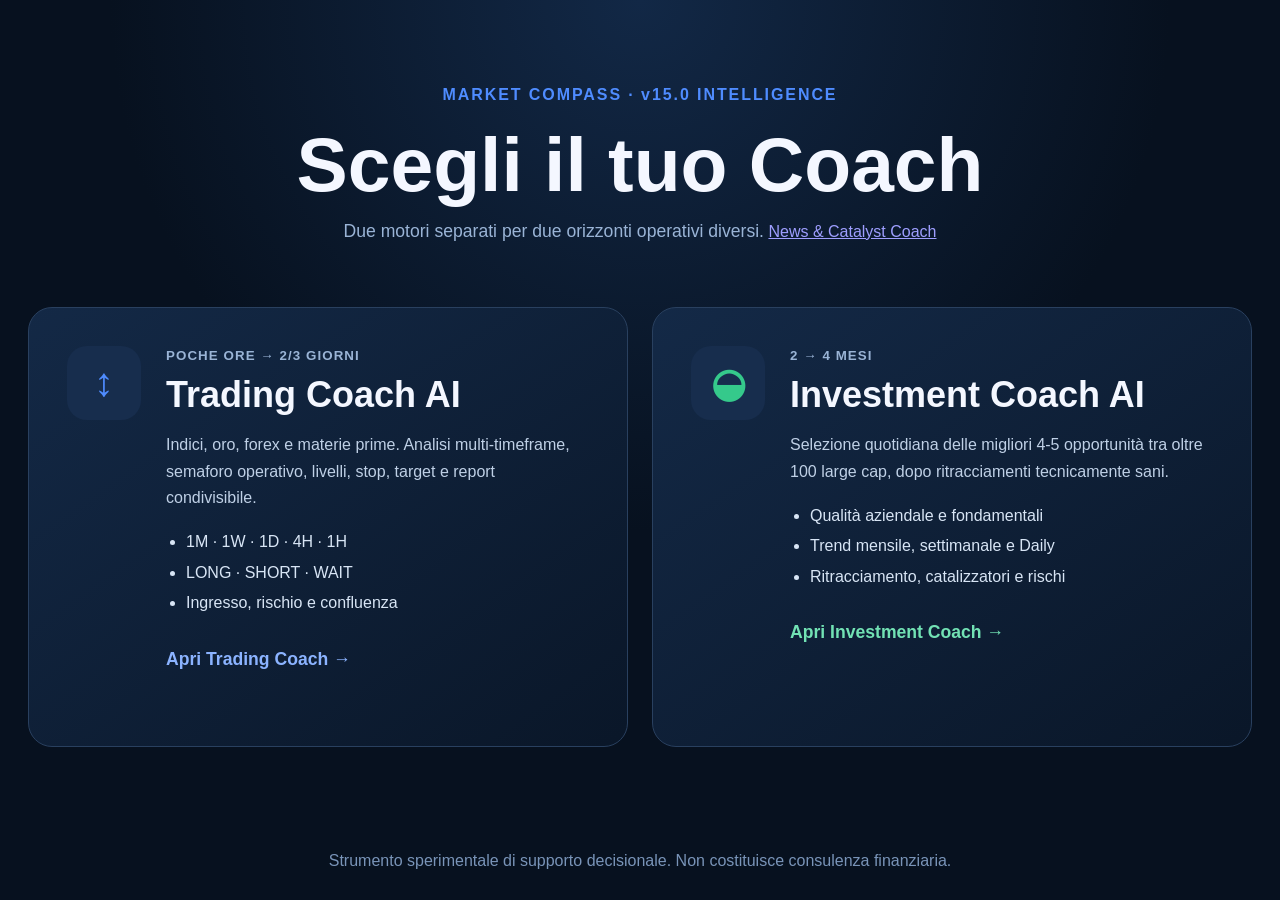
==== index.html @ 1428ebd6 "Versione 15.0.0 - Intelligence Coach e aggiornamento automatico" ====
<!doctype html>
<html lang="it">
<head>
  <meta charset="utf-8">
  <meta name="viewport" content="width=device-width,initial-scale=1">
  <meta name="description" content="Market Compass: Trading Coach AI e Investment Coach AI">
  <title>Market Compass</title>
  <link rel="stylesheet" href="shared/landing.css?v=601">
</head>
<body>
  <main class="landing">
    <header class="brand">
      <p>MARKET COMPASS · v15.0 INTELLIGENCE</p>
      <h1>Scegli il tuo Coach</h1>
      <span>Due motori separati per due orizzonti operativi diversi.</span>
    <a href="intelligence/">News & Catalyst Coach</a></header>

    <section class="coach-grid">
      <a class="coach-card trading-card" href="trading/">
        <div class="coach-icon" aria-hidden="true">↕</div>
        <div>
          <small>POCHE ORE → 2/3 GIORNI</small>
          <h2>Trading Coach AI</h2>
          <p>Indici, oro, forex e materie prime. Analisi multi-timeframe, semaforo operativo, livelli, stop, target e report condivisibile.</p>
          <ul>
            <li>1M · 1W · 1D · 4H · 1H</li>
            <li>LONG · SHORT · WAIT</li>
            <li>Ingresso, rischio e confluenza</li>
          </ul>
          <strong class="enter">Apri Trading Coach →</strong>
        </div>
      </a>

      <a class="coach-card investment-card" href="investing/">
        <div class="coach-icon" aria-hidden="true">◒</div>
        <div>
          <small>2 → 4 MESI</small>
          <h2>Investment Coach AI</h2>
          <p>Selezione quotidiana delle migliori 4-5 opportunità tra oltre 100 large cap, dopo ritracciamenti tecnicamente sani.</p>
          <ul>
            <li>Qualità aziendale e fondamentali</li>
            <li>Trend mensile, settimanale e Daily</li>
            <li>Ritracciamento, catalizzatori e rischi</li>
          </ul>
          <strong class="enter">Apri Investment Coach →</strong>
        </div>
      </a>
    </section>

    <footer>
      Strumento sperimentale di supporto decisionale. Non costituisce consulenza finanziaria.
    </footer>
  </main>
</body>
</html>
---- shared/landing.css ----
:root{color-scheme:dark;--bg:#07111f;--panel:#102039;--line:#29405f;--text:#f4f7ff;--muted:#9ab4d6;--blue:#4f8cff;--green:#35c98b;--gold:#efb34e}
*{box-sizing:border-box}body{margin:0;background:radial-gradient(circle at 50% 0,#122846 0,#07111f 48%);color:var(--text);font-family:Inter,Arial,sans-serif}
.landing{min-height:100vh;display:flex;flex-direction:column;max-width:1320px;margin:auto;padding:70px 28px 30px}
.brand{text-align:center}.brand p{color:var(--blue);font-weight:900;letter-spacing:.12em}.brand h1{font-size:clamp(2.5rem,6vw,5rem);margin:.15em 0}.brand span{color:var(--muted);font-size:1.1rem}
.coach-grid{display:grid;grid-template-columns:1fr 1fr;gap:24px;margin:65px 0}
.coach-card{display:grid;grid-template-columns:auto 1fr;gap:25px;min-height:440px;padding:38px;border:1px solid var(--line);border-radius:24px;background:linear-gradient(145deg,rgba(20,42,72,.95),rgba(10,23,41,.95));color:inherit;text-decoration:none;transition:.2s transform,.2s border-color,.2s box-shadow}
.coach-card:hover{transform:translateY(-5px);box-shadow:0 22px 55px rgba(0,0,0,.28)}.trading-card:hover{border-color:var(--blue)}.investment-card:hover{border-color:var(--green)}
.coach-icon{display:grid;place-items:center;width:74px;height:74px;border-radius:20px;background:#172d4d;font-size:2.5rem;font-weight:900}.trading-card .coach-icon{color:var(--blue)}.investment-card .coach-icon{color:var(--green)}
.coach-card small{color:var(--muted);font-weight:800;letter-spacing:.08em}.coach-card h2{font-size:2.25rem;margin:.3em 0}.coach-card p{color:#bfd0e6;line-height:1.65}.coach-card ul{padding-left:20px;color:#d8e5f5;line-height:1.9}.enter{display:block;margin-top:30px;font-size:1.1rem}.trading-card .enter{color:#8bb3ff}.investment-card .enter{color:#72e2b4}
footer{margin-top:auto;text-align:center;color:#7994b8}
@media(max-width:850px){.coach-grid{grid-template-columns:1fr}.coach-card{grid-template-columns:1fr;min-height:auto}.landing{padding-top:35px}}
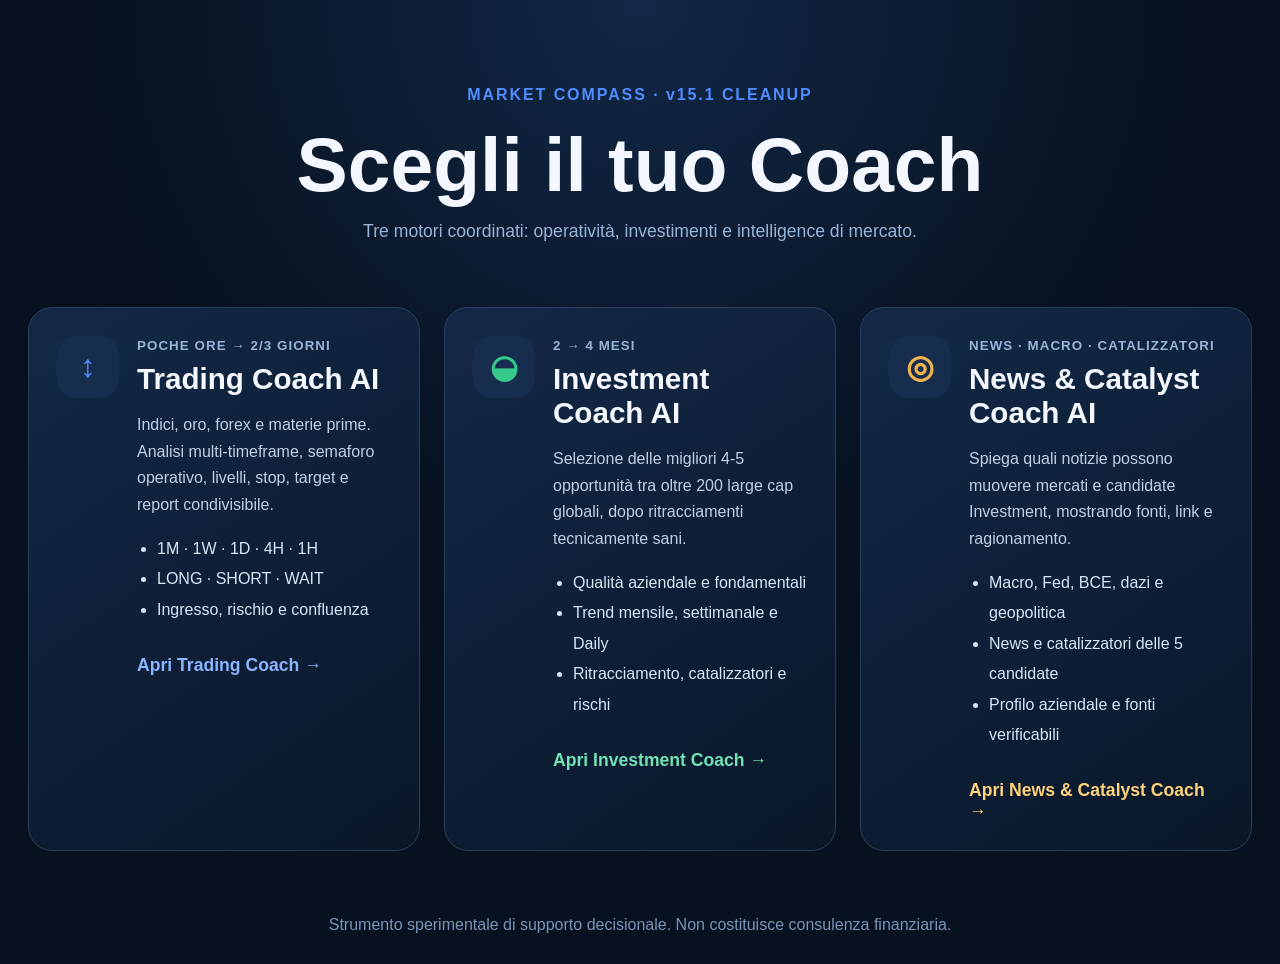
==== commit 21de04e2: "Versione 15.1 - Cleanup navigazione e classifica Trading" ====
--- a/index.html
+++ b/index.html
@@ -10,10 +10,9 @@
 <body>
   <main class="landing">
     <header class="brand">
-      <p>MARKET COMPASS · v15.0 INTELLIGENCE</p>
+      <p>MARKET COMPASS · v15.1 CLEANUP</p>
       <h1>Scegli il tuo Coach</h1>
-      <span>Due motori separati per due orizzonti operativi diversi.</span>
-    <a href="intelligence/">News & Catalyst Coach</a></header>
+      <span>Tre motori coordinati: operatività, investimenti e intelligence di mercato.</span></header>
 
     <section class="coach-grid">
       <a class="coach-card trading-card" href="trading/">
@@ -36,13 +35,28 @@
         <div>
           <small>2 → 4 MESI</small>
           <h2>Investment Coach AI</h2>
-          <p>Selezione quotidiana delle migliori 4-5 opportunità tra oltre 100 large cap, dopo ritracciamenti tecnicamente sani.</p>
+          <p>Selezione delle migliori 4-5 opportunità tra oltre 200 large cap globali, dopo ritracciamenti tecnicamente sani.</p>
           <ul>
             <li>Qualità aziendale e fondamentali</li>
             <li>Trend mensile, settimanale e Daily</li>
             <li>Ritracciamento, catalizzatori e rischi</li>
           </ul>
           <strong class="enter">Apri Investment Coach →</strong>
+        </div>
+      </a>
+
+      <a class="coach-card intelligence-card" href="intelligence/">
+        <div class="coach-icon" aria-hidden="true">◎</div>
+        <div>
+          <small>NEWS · MACRO · CATALIZZATORI</small>
+          <h2>News & Catalyst Coach AI</h2>
+          <p>Spiega quali notizie possono muovere mercati e candidate Investment, mostrando fonti, link e ragionamento.</p>
+          <ul>
+            <li>Macro, Fed, BCE, dazi e geopolitica</li>
+            <li>News e catalizzatori delle 5 candidate</li>
+            <li>Profilo aziendale e fonti verificabili</li>
+          </ul>
+          <strong class="enter">Apri News & Catalyst Coach →</strong>
         </div>
       </a>
     </section>
--- a/shared/landing.css
+++ b/shared/landing.css
@@ -3,10 +3,20 @@
 *{box-sizing:border-box}body{margin:0;background:radial-gradient(circle at 50% 0,#122846 0,#07111f 48%);color:var(--text);font-family:Inter,Arial,sans-serif}
 .landing{min-height:100vh;display:flex;flex-direction:column;max-width:1320px;margin:auto;padding:70px 28px 30px}
 .brand{text-align:center}.brand p{color:var(--blue);font-weight:900;letter-spacing:.12em}.brand h1{font-size:clamp(2.5rem,6vw,5rem);margin:.15em 0}.brand span{color:var(--muted);font-size:1.1rem}
-.coach-grid{display:grid;grid-template-columns:1fr 1fr;gap:24px;margin:65px 0}
+.coach-grid{display:grid;grid-template-columns:repeat(3,1fr);gap:24px;margin:65px 0}
 .coach-card{display:grid;grid-template-columns:auto 1fr;gap:25px;min-height:440px;padding:38px;border:1px solid var(--line);border-radius:24px;background:linear-gradient(145deg,rgba(20,42,72,.95),rgba(10,23,41,.95));color:inherit;text-decoration:none;transition:.2s transform,.2s border-color,.2s box-shadow}
-.coach-card:hover{transform:translateY(-5px);box-shadow:0 22px 55px rgba(0,0,0,.28)}.trading-card:hover{border-color:var(--blue)}.investment-card:hover{border-color:var(--green)}
-.coach-icon{display:grid;place-items:center;width:74px;height:74px;border-radius:20px;background:#172d4d;font-size:2.5rem;font-weight:900}.trading-card .coach-icon{color:var(--blue)}.investment-card .coach-icon{color:var(--green)}
-.coach-card small{color:var(--muted);font-weight:800;letter-spacing:.08em}.coach-card h2{font-size:2.25rem;margin:.3em 0}.coach-card p{color:#bfd0e6;line-height:1.65}.coach-card ul{padding-left:20px;color:#d8e5f5;line-height:1.9}.enter{display:block;margin-top:30px;font-size:1.1rem}.trading-card .enter{color:#8bb3ff}.investment-card .enter{color:#72e2b4}
+.coach-card:hover{transform:translateY(-5px);box-shadow:0 22px 55px rgba(0,0,0,.28)}.trading-card:hover{border-color:var(--blue)}.investment-card:hover{border-color:var(--green)}.intelligence-card:hover{border-color:var(--gold)}
+.coach-icon{display:grid;place-items:center;width:74px;height:74px;border-radius:20px;background:#172d4d;font-size:2.5rem;font-weight:900}.trading-card .coach-icon{color:var(--blue)}.investment-card .coach-icon{color:var(--green)}.intelligence-card .coach-icon{color:var(--gold)}
+.coach-card small{color:var(--muted);font-weight:800;letter-spacing:.08em}.coach-card h2{font-size:2.25rem;margin:.3em 0}.coach-card p{color:#bfd0e6;line-height:1.65}.coach-card ul{padding-left:20px;color:#d8e5f5;line-height:1.9}.enter{display:block;margin-top:30px;font-size:1.1rem}.trading-card .enter{color:#8bb3ff}.investment-card .enter{color:#72e2b4}.intelligence-card .enter{color:#ffd27a}
 footer{margin-top:auto;text-align:center;color:#7994b8}
 @media(max-width:850px){.coach-grid{grid-template-columns:1fr}.coach-card{grid-template-columns:1fr;min-height:auto}.landing{padding-top:35px}}
+
+@media(min-width:851px) and (max-width:1250px){
+  .coach-grid{grid-template-columns:1fr 1fr}
+  .intelligence-card{grid-column:1 / -1}
+}
+@media(min-width:1251px){
+  .coach-card{padding:28px;gap:18px;min-height:430px}
+  .coach-card h2{font-size:1.85rem}
+  .coach-icon{width:62px;height:62px;font-size:2rem}
+}
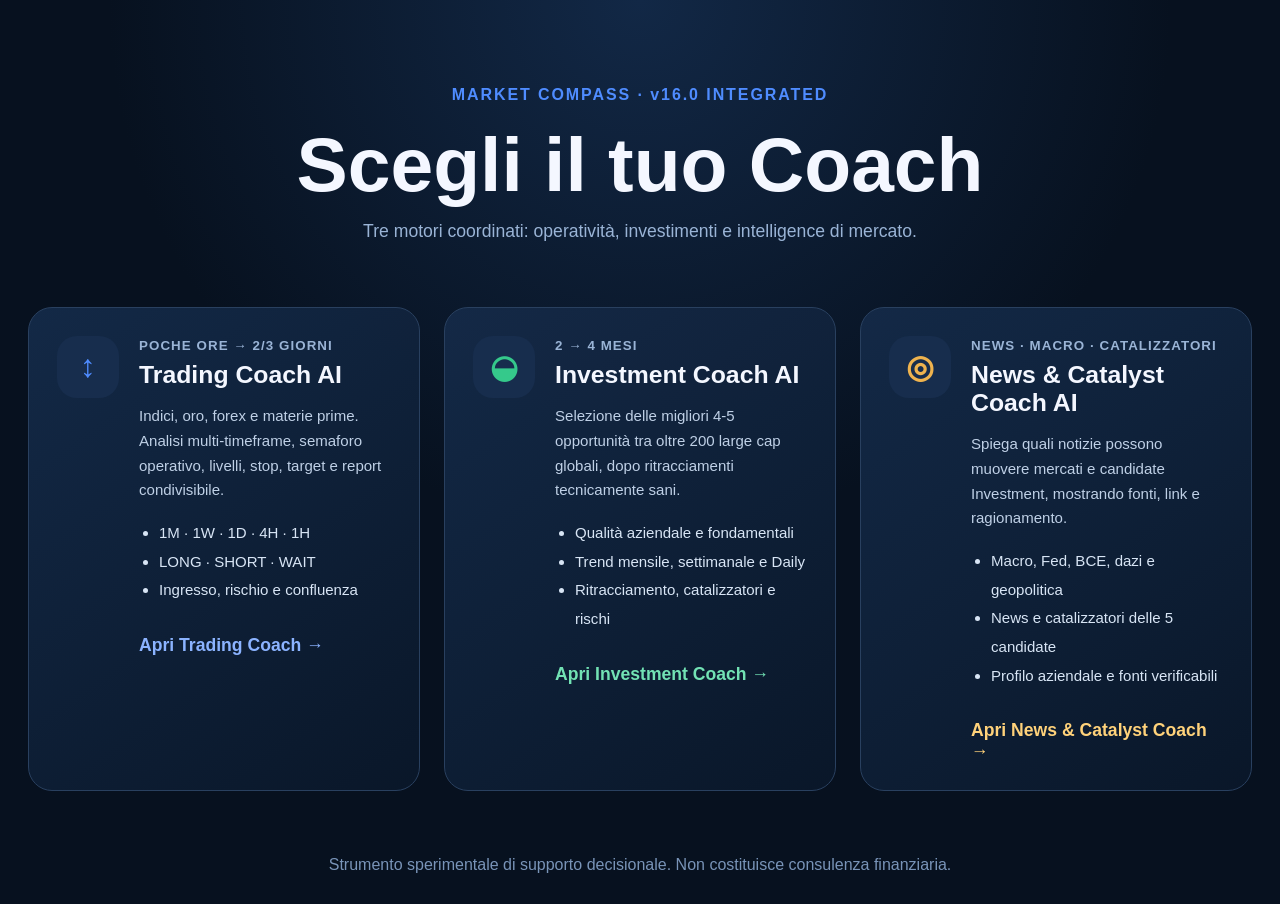
==== commit 78a67032: "Versione 16.0 - Integrated Coach" ====
--- a/index.html
+++ b/index.html
@@ -10,7 +10,7 @@
 <body>
   <main class="landing">
     <header class="brand">
-      <p>MARKET COMPASS · v15.1 CLEANUP</p>
+      <p>MARKET COMPASS · v16.0 INTEGRATED</p>
       <h1>Scegli il tuo Coach</h1>
       <span>Tre motori coordinati: operatività, investimenti e intelligence di mercato.</span></header>
 
--- a/shared/landing.css
+++ b/shared/landing.css
@@ -11,12 +11,29 @@
 footer{margin-top:auto;text-align:center;color:#7994b8}
 @media(max-width:850px){.coach-grid{grid-template-columns:1fr}.coach-card{grid-template-columns:1fr;min-height:auto}.landing{padding-top:35px}}
 
-@media(min-width:851px) and (max-width:1250px){
-  .coach-grid{grid-template-columns:1fr 1fr}
-  .intelligence-card{grid-column:1 / -1}
-}
-@media(min-width:1251px){
-  .coach-card{padding:28px;gap:18px;min-height:430px}
+
   .coach-card h2{font-size:1.85rem}
   .coach-icon{width:62px;height:62px;font-size:2rem}
 }
+
+/* v16 - Home a tre colonne realmente simmetriche */
+.coach-grid{
+  width:min(1560px,94vw);
+  grid-template-columns:repeat(3,minmax(0,1fr));
+  gap:22px;
+  align-items:stretch;
+}
+.coach-card{
+  min-width:0;
+  min-height:470px;
+  padding:28px;
+  grid-template-columns:64px minmax(0,1fr);
+  gap:18px;
+}
+.coach-card h2{font-size:clamp(1.55rem,1.9vw,2rem)}
+.coach-card p,.coach-card li{font-size:.94rem}
+.coach-icon{width:62px;height:62px;font-size:2rem}
+@media(max-width:1100px){
+  .coach-grid{grid-template-columns:1fr}
+  .coach-card{min-height:auto}
+}
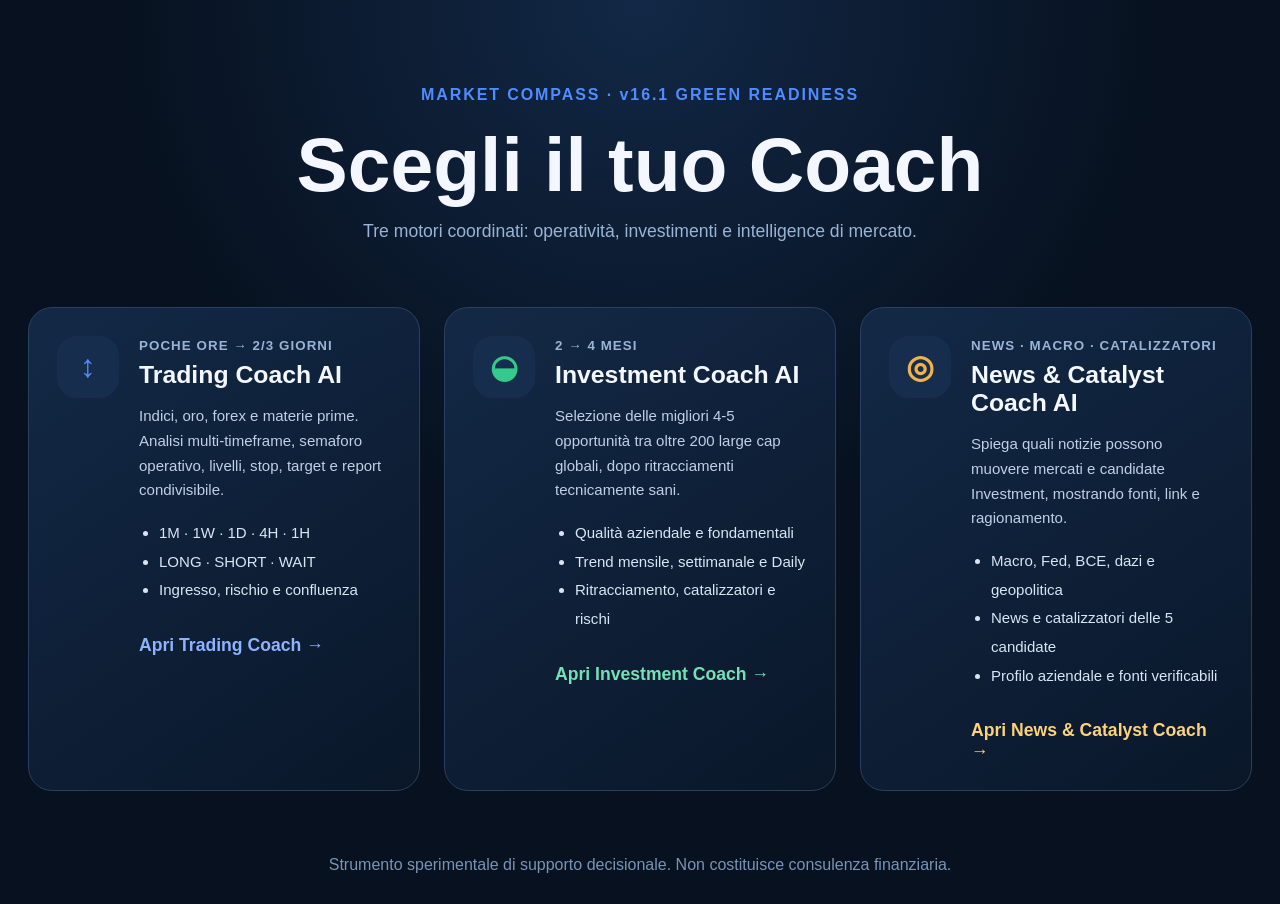
==== commit a9b69899: "market-compass-v16.1.0-green-readiness-completo" ====
--- a/index.html
+++ b/index.html
@@ -10,7 +10,7 @@
 <body>
   <main class="landing">
     <header class="brand">
-      <p>MARKET COMPASS · v16.0 INTEGRATED</p>
+      <p>MARKET COMPASS · v16.1 GREEN READINESS</p>
       <h1>Scegli il tuo Coach</h1>
       <span>Tre motori coordinati: operatività, investimenti e intelligence di mercato.</span></header>
 
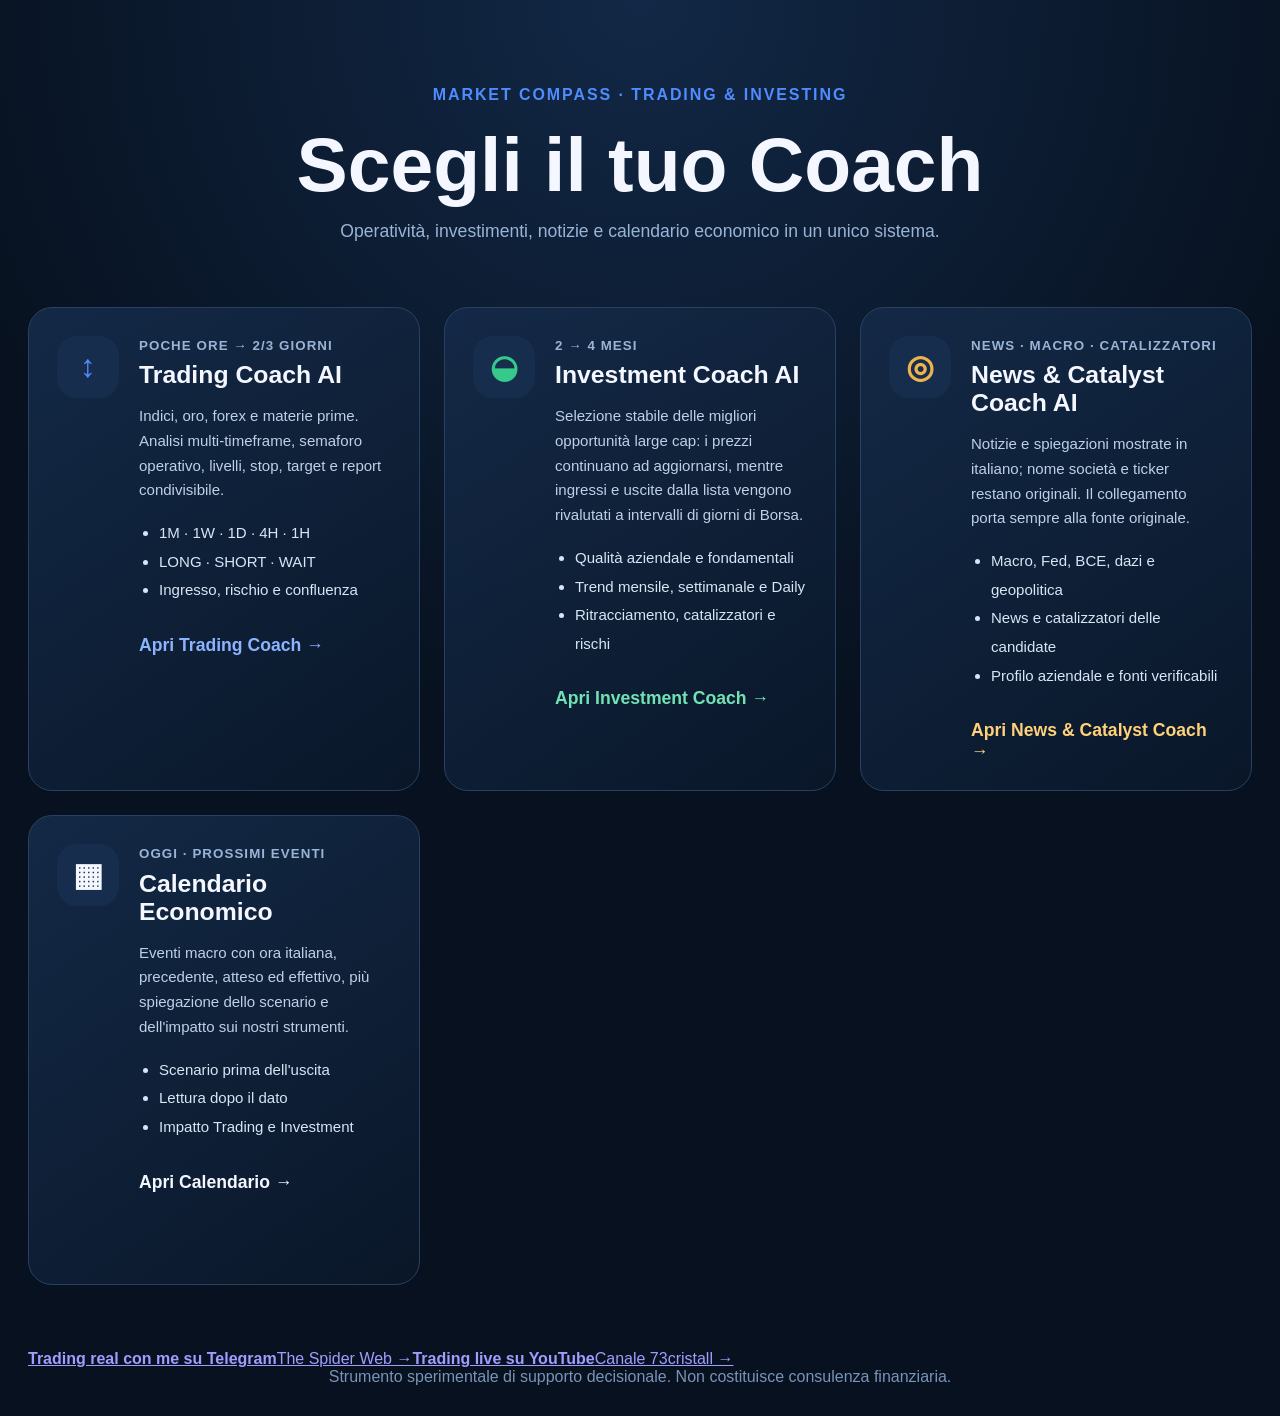
==== commit 41b81865: "Aggiunge calendario economico e collegamenti social" ====
--- a/index.html
+++ b/index.html
@@ -1,69 +1,7 @@
 <!doctype html>
-<html lang="it">
-<head>
-  <meta charset="utf-8">
-  <meta name="viewport" content="width=device-width,initial-scale=1">
-  <meta name="description" content="Market Compass: Trading Coach AI e Investment Coach AI">
-  <title>Market Compass</title>
-  <link rel="stylesheet" href="shared/landing.css?v=601">
-</head>
-<body>
-  <main class="landing">
-    <header class="brand">
-      <p>MARKET COMPASS · v16.1 GREEN READINESS</p>
-      <h1>Scegli il tuo Coach</h1>
-      <span>Tre motori coordinati: operatività, investimenti e intelligence di mercato.</span></header>
-
-    <section class="coach-grid">
-      <a class="coach-card trading-card" href="trading/">
-        <div class="coach-icon" aria-hidden="true">↕</div>
-        <div>
-          <small>POCHE ORE → 2/3 GIORNI</small>
-          <h2>Trading Coach AI</h2>
-          <p>Indici, oro, forex e materie prime. Analisi multi-timeframe, semaforo operativo, livelli, stop, target e report condivisibile.</p>
-          <ul>
-            <li>1M · 1W · 1D · 4H · 1H</li>
-            <li>LONG · SHORT · WAIT</li>
-            <li>Ingresso, rischio e confluenza</li>
-          </ul>
-          <strong class="enter">Apri Trading Coach →</strong>
-        </div>
-      </a>
-
-      <a class="coach-card investment-card" href="investing/">
-        <div class="coach-icon" aria-hidden="true">◒</div>
-        <div>
-          <small>2 → 4 MESI</small>
-          <h2>Investment Coach AI</h2>
-          <p>Selezione delle migliori 4-5 opportunità tra oltre 200 large cap globali, dopo ritracciamenti tecnicamente sani.</p>
-          <ul>
-            <li>Qualità aziendale e fondamentali</li>
-            <li>Trend mensile, settimanale e Daily</li>
-            <li>Ritracciamento, catalizzatori e rischi</li>
-          </ul>
-          <strong class="enter">Apri Investment Coach →</strong>
-        </div>
-      </a>
-
-      <a class="coach-card intelligence-card" href="intelligence/">
-        <div class="coach-icon" aria-hidden="true">◎</div>
-        <div>
-          <small>NEWS · MACRO · CATALIZZATORI</small>
-          <h2>News & Catalyst Coach AI</h2>
-          <p>Spiega quali notizie possono muovere mercati e candidate Investment, mostrando fonti, link e ragionamento.</p>
-          <ul>
-            <li>Macro, Fed, BCE, dazi e geopolitica</li>
-            <li>News e catalizzatori delle 5 candidate</li>
-            <li>Profilo aziendale e fonti verificabili</li>
-          </ul>
-          <strong class="enter">Apri News & Catalyst Coach →</strong>
-        </div>
-      </a>
-    </section>
-
-    <footer>
-      Strumento sperimentale di supporto decisionale. Non costituisce consulenza finanziaria.
-    </footer>
-  </main>
-</body>
-</html>+<html lang="it"><head><meta charset="utf-8"><meta name="viewport" content="width=device-width,initial-scale=1"><meta name="description" content="Market Compass: Trading Coach AI e Investment Coach AI"><title>Market Compass</title><link rel="stylesheet" href="shared/landing.css?v=701"></head><body><main class="landing"><header class="brand"><p>MARKET COMPASS · TRADING & INVESTING</p><h1>Scegli il tuo Coach</h1><span>Operatività, investimenti, notizie e calendario economico in un unico sistema.</span></header><section class="coach-grid">
+<a class="coach-card trading-card" href="trading/"><div class="coach-icon">↕</div><div><small>POCHE ORE → 2/3 GIORNI</small><h2>Trading Coach AI</h2><p>Indici, oro, forex e materie prime. Analisi multi-timeframe, semaforo operativo, livelli, stop, target e report condivisibile.</p><ul><li>1M · 1W · 1D · 4H · 1H</li><li>LONG · SHORT · WAIT</li><li>Ingresso, rischio e confluenza</li></ul><strong class="enter">Apri Trading Coach →</strong></div></a>
+<a class="coach-card investment-card" href="investing/"><div class="coach-icon">◒</div><div><small>2 → 4 MESI</small><h2>Investment Coach AI</h2><p>Selezione stabile delle migliori opportunità large cap: i prezzi continuano ad aggiornarsi, mentre ingressi e uscite dalla lista vengono rivalutati a intervalli di giorni di Borsa.</p><ul><li>Qualità aziendale e fondamentali</li><li>Trend mensile, settimanale e Daily</li><li>Ritracciamento, catalizzatori e rischi</li></ul><strong class="enter">Apri Investment Coach →</strong></div></a>
+<a class="coach-card intelligence-card" href="intelligence/"><div class="coach-icon">◎</div><div><small>NEWS · MACRO · CATALIZZATORI</small><h2>News & Catalyst Coach AI</h2><p>Notizie e spiegazioni mostrate in italiano; nome società e ticker restano originali. Il collegamento porta sempre alla fonte originale.</p><ul><li>Macro, Fed, BCE, dazi e geopolitica</li><li>News e catalizzatori delle candidate</li><li>Profilo aziendale e fonti verificabili</li></ul><strong class="enter">Apri News & Catalyst Coach →</strong></div></a>
+<a class="coach-card calendar-card" href="calendar/"><div class="coach-icon">▦</div><div><small>OGGI · PROSSIMI EVENTI</small><h2>Calendario Economico</h2><p>Eventi macro con ora italiana, precedente, atteso ed effettivo, più spiegazione dello scenario e dell'impatto sui nostri strumenti.</p><ul><li>Scenario prima dell'uscita</li><li>Lettura dopo il dato</li><li>Impatto Trading e Investment</li></ul><strong class="enter">Apri Calendario →</strong></div></a>
+</section><section class="social-links"><a href="https://t.me/The_Spider_Web" target="_blank" rel="noopener"><strong>Trading real con me su Telegram</strong><span>The Spider Web →</span></a><a href="http://www.youtube.com/@73cristall" target="_blank" rel="noopener"><strong>Trading live su YouTube</strong><span>Canale 73cristall →</span></a></section><footer>Strumento sperimentale di supporto decisionale. Non costituisce consulenza finanziaria.</footer></main></body></html>
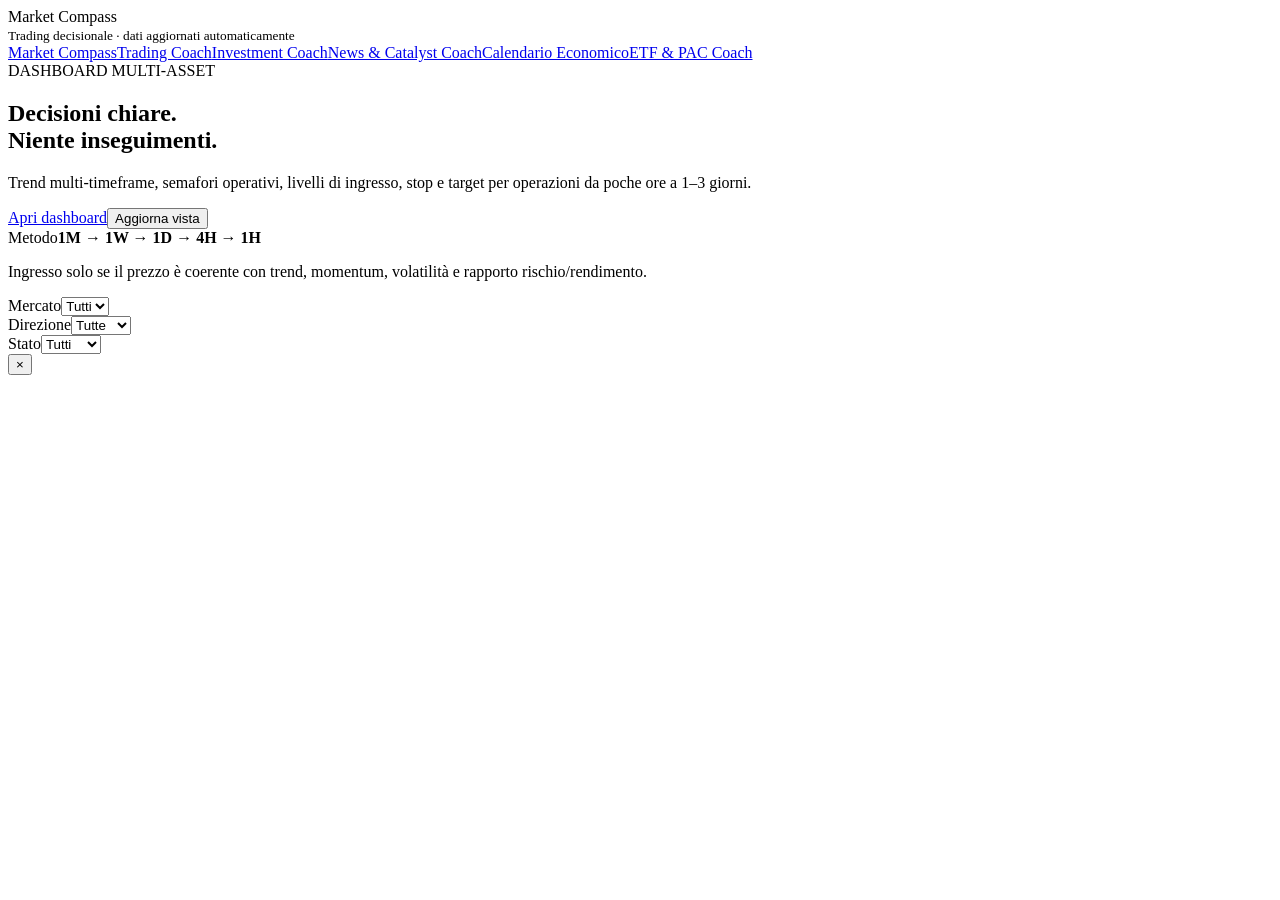
==== commit dee5a80b: "Integra ETF Coach nel sito e negli aggiornamenti" ====
--- a/index.html
+++ b/index.html
@@ -1,7 +1 @@
-<!doctype html>
-<html lang="it"><head><meta charset="utf-8"><meta name="viewport" content="width=device-width,initial-scale=1"><meta name="description" content="Market Compass: Trading Coach AI e Investment Coach AI"><title>Market Compass</title><link rel="stylesheet" href="shared/landing.css?v=701"></head><body><main class="landing"><header class="brand"><p>MARKET COMPASS · TRADING & INVESTING</p><h1>Scegli il tuo Coach</h1><span>Operatività, investimenti, notizie e calendario economico in un unico sistema.</span></header><section class="coach-grid">
-<a class="coach-card trading-card" href="trading/"><div class="coach-icon">↕</div><div><small>POCHE ORE → 2/3 GIORNI</small><h2>Trading Coach AI</h2><p>Indici, oro, forex e materie prime. Analisi multi-timeframe, semaforo operativo, livelli, stop, target e report condivisibile.</p><ul><li>1M · 1W · 1D · 4H · 1H</li><li>LONG · SHORT · WAIT</li><li>Ingresso, rischio e confluenza</li></ul><strong class="enter">Apri Trading Coach →</strong></div></a>
-<a class="coach-card investment-card" href="investing/"><div class="coach-icon">◒</div><div><small>2 → 4 MESI</small><h2>Investment Coach AI</h2><p>Selezione stabile delle migliori opportunità large cap: i prezzi continuano ad aggiornarsi, mentre ingressi e uscite dalla lista vengono rivalutati a intervalli di giorni di Borsa.</p><ul><li>Qualità aziendale e fondamentali</li><li>Trend mensile, settimanale e Daily</li><li>Ritracciamento, catalizzatori e rischi</li></ul><strong class="enter">Apri Investment Coach →</strong></div></a>
-<a class="coach-card intelligence-card" href="intelligence/"><div class="coach-icon">◎</div><div><small>NEWS · MACRO · CATALIZZATORI</small><h2>News & Catalyst Coach AI</h2><p>Notizie e spiegazioni mostrate in italiano; nome società e ticker restano originali. Il collegamento porta sempre alla fonte originale.</p><ul><li>Macro, Fed, BCE, dazi e geopolitica</li><li>News e catalizzatori delle candidate</li><li>Profilo aziendale e fonti verificabili</li></ul><strong class="enter">Apri News & Catalyst Coach →</strong></div></a>
-<a class="coach-card calendar-card" href="calendar/"><div class="coach-icon">▦</div><div><small>OGGI · PROSSIMI EVENTI</small><h2>Calendario Economico</h2><p>Eventi macro con ora italiana, precedente, atteso ed effettivo, più spiegazione dello scenario e dell'impatto sui nostri strumenti.</p><ul><li>Scenario prima dell'uscita</li><li>Lettura dopo il dato</li><li>Impatto Trading e Investment</li></ul><strong class="enter">Apri Calendario →</strong></div></a>
-</section><section class="social-links"><a href="https://t.me/The_Spider_Web" target="_blank" rel="noopener"><strong>Trading real con me su Telegram</strong><span>The Spider Web →</span></a><a href="http://www.youtube.com/@73cristall" target="_blank" rel="noopener"><strong>Trading live su YouTube</strong><span>Canale 73cristall →</span></a></section><footer>Strumento sperimentale di supporto decisionale. Non costituisce consulenza finanziaria.</footer></main></body></html>+<!doctype html><html lang="it"><head><meta charset="UTF-8"><meta name="viewport" content="width=device-width,initial-scale=1"><title>Market Compass</title><link rel="stylesheet" href="styles.css"></head><body><header class="topbar"><div><div class="brand">Market Compass</div><small>Trading decisionale · dati aggiornati automaticamente</small></div><nav><a class="active" href="./">Market Compass</a><a href="trading/">Trading Coach</a><a href="investing/">Investment Coach</a><a href="intelligence/">News & Catalyst Coach</a><a href="calendar/">Calendario Economico</a><a href="etf/">ETF & PAC Coach</a></nav></header><main><section class="hero"><div><span class="eyebrow">DASHBOARD MULTI-ASSET</span><h1>Decisioni chiare.<br>Niente inseguimenti.</h1><p>Trend multi-timeframe, semafori operativi, livelli di ingresso, stop e target per operazioni da poche ore a 1–3 giorni.</p><div class="hero-actions"><a class="btn primary" href="#dashboard">Apri dashboard</a><button class="btn secondary" id="refreshBtn">Aggiorna vista</button></div></div><div class="hero-card"><span>Metodo</span><strong>1M → 1W → 1D → 4H → 1H</strong><p>Ingresso solo se il prezzo è coerente con trend, momentum, volatilità e rapporto rischio/rendimento.</p></div></section><section id="status"></section><section class="filters" id="dashboard"><div><label>Mercato</label><select id="assetFilter"><option value="ALL">Tutti</option></select></div><div><label>Direzione</label><select id="directionFilter"><option value="ALL">Tutte</option><option value="LONG">Long</option><option value="SHORT">Short</option><option value="WAIT">Attesa</option></select></div><div><label>Stato</label><select id="statusFilter"><option value="ALL">Tutti</option><option value="GREEN">Verde</option><option value="YELLOW">Giallo</option><option value="RED">Rosso</option></select></div></section><section id="top3"></section><section class="grid" id="cards"></section></main><div class="modal hidden" id="modal"><div class="modal-backdrop" data-close></div><div class="modal-panel"><button class="modal-close" data-close>×</button><div id="modalContent"></div></div></div><script src="app.js"></script></body></html>
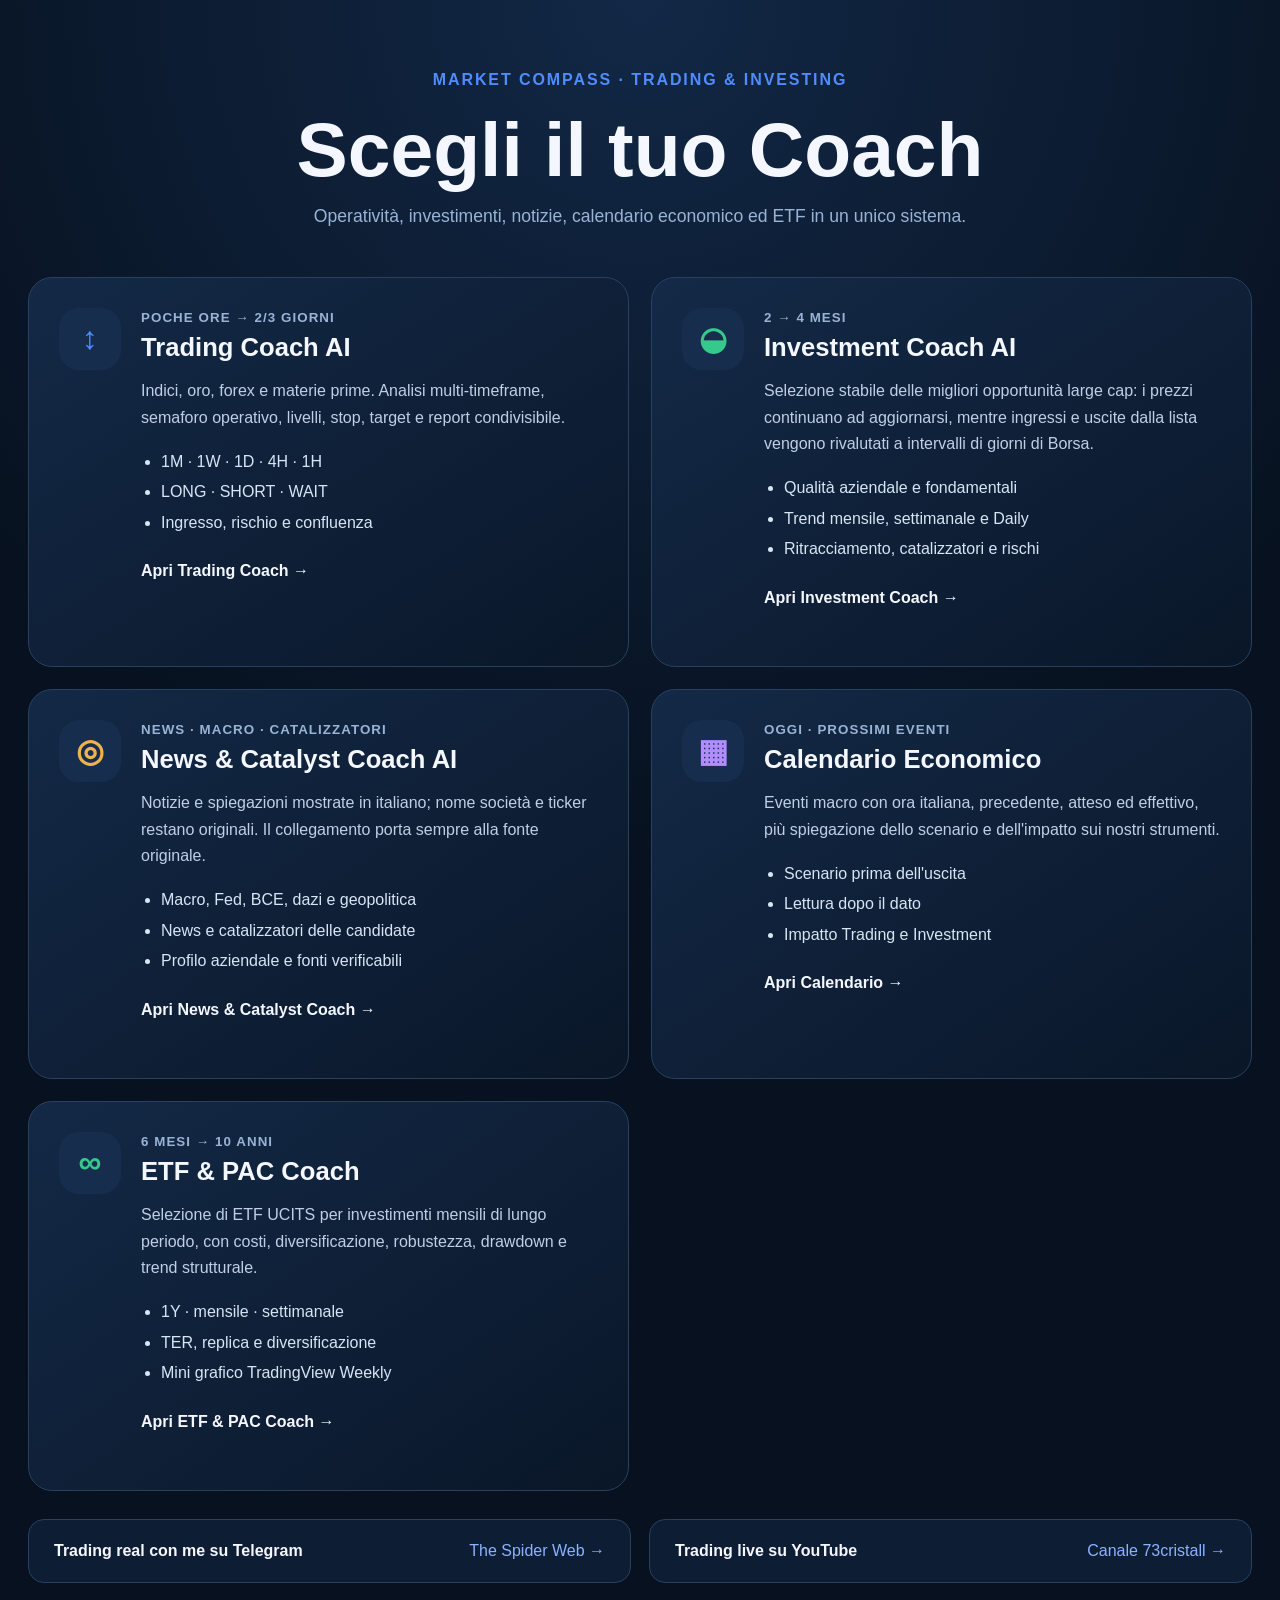
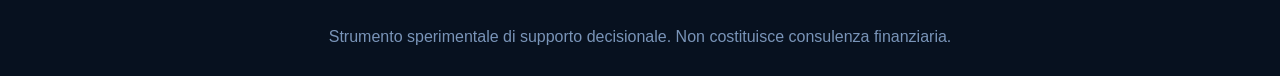
==== commit 106bb530: "Ripristina sito completo e integra ETF PAC Coach" ====
--- a/index.html
+++ b/index.html
@@ -1 +1,8 @@
-<!doctype html><html lang="it"><head><meta charset="UTF-8"><meta name="viewport" content="width=device-width,initial-scale=1"><title>Market Compass</title><link rel="stylesheet" href="styles.css"></head><body><header class="topbar"><div><div class="brand">Market Compass</div><small>Trading decisionale · dati aggiornati automaticamente</small></div><nav><a class="active" href="./">Market Compass</a><a href="trading/">Trading Coach</a><a href="investing/">Investment Coach</a><a href="intelligence/">News & Catalyst Coach</a><a href="calendar/">Calendario Economico</a><a href="etf/">ETF & PAC Coach</a></nav></header><main><section class="hero"><div><span class="eyebrow">DASHBOARD MULTI-ASSET</span><h1>Decisioni chiare.<br>Niente inseguimenti.</h1><p>Trend multi-timeframe, semafori operativi, livelli di ingresso, stop e target per operazioni da poche ore a 1–3 giorni.</p><div class="hero-actions"><a class="btn primary" href="#dashboard">Apri dashboard</a><button class="btn secondary" id="refreshBtn">Aggiorna vista</button></div></div><div class="hero-card"><span>Metodo</span><strong>1M → 1W → 1D → 4H → 1H</strong><p>Ingresso solo se il prezzo è coerente con trend, momentum, volatilità e rapporto rischio/rendimento.</p></div></section><section id="status"></section><section class="filters" id="dashboard"><div><label>Mercato</label><select id="assetFilter"><option value="ALL">Tutti</option></select></div><div><label>Direzione</label><select id="directionFilter"><option value="ALL">Tutte</option><option value="LONG">Long</option><option value="SHORT">Short</option><option value="WAIT">Attesa</option></select></div><div><label>Stato</label><select id="statusFilter"><option value="ALL">Tutti</option><option value="GREEN">Verde</option><option value="YELLOW">Giallo</option><option value="RED">Rosso</option></select></div></section><section id="top3"></section><section class="grid" id="cards"></section></main><div class="modal hidden" id="modal"><div class="modal-backdrop" data-close></div><div class="modal-panel"><button class="modal-close" data-close>×</button><div id="modalContent"></div></div></div><script src="app.js"></script></body></html>+<!doctype html>
+<html lang="it"><head><meta charset="utf-8"><meta name="viewport" content="width=device-width,initial-scale=1"><meta name="description" content="Market Compass: Trading Coach AI e Investment Coach AI"><title>Market Compass</title><link rel="stylesheet" href="shared/landing.css?v=701"></head><body><main class="landing"><header class="brand"><p>MARKET COMPASS · TRADING & INVESTING</p><h1>Scegli il tuo Coach</h1><span>Operatività, investimenti, notizie, calendario economico ed ETF in un unico sistema.</span></header><section class="coach-grid">
+<a class="coach-card trading-card" href="trading/"><div class="coach-icon">↕</div><div><small>POCHE ORE → 2/3 GIORNI</small><h2>Trading Coach AI</h2><p>Indici, oro, forex e materie prime. Analisi multi-timeframe, semaforo operativo, livelli, stop, target e report condivisibile.</p><ul><li>1M · 1W · 1D · 4H · 1H</li><li>LONG · SHORT · WAIT</li><li>Ingresso, rischio e confluenza</li></ul><strong class="enter">Apri Trading Coach →</strong></div></a>
+<a class="coach-card investment-card" href="investing/"><div class="coach-icon">◒</div><div><small>2 → 4 MESI</small><h2>Investment Coach AI</h2><p>Selezione stabile delle migliori opportunità large cap: i prezzi continuano ad aggiornarsi, mentre ingressi e uscite dalla lista vengono rivalutati a intervalli di giorni di Borsa.</p><ul><li>Qualità aziendale e fondamentali</li><li>Trend mensile, settimanale e Daily</li><li>Ritracciamento, catalizzatori e rischi</li></ul><strong class="enter">Apri Investment Coach →</strong></div></a>
+<a class="coach-card intelligence-card" href="intelligence/"><div class="coach-icon">◎</div><div><small>NEWS · MACRO · CATALIZZATORI</small><h2>News & Catalyst Coach AI</h2><p>Notizie e spiegazioni mostrate in italiano; nome società e ticker restano originali. Il collegamento porta sempre alla fonte originale.</p><ul><li>Macro, Fed, BCE, dazi e geopolitica</li><li>News e catalizzatori delle candidate</li><li>Profilo aziendale e fonti verificabili</li></ul><strong class="enter">Apri News & Catalyst Coach →</strong></div></a>
+<a class="coach-card calendar-card" href="calendar/"><div class="coach-icon">▦</div><div><small>OGGI · PROSSIMI EVENTI</small><h2>Calendario Economico</h2><p>Eventi macro con ora italiana, precedente, atteso ed effettivo, più spiegazione dello scenario e dell'impatto sui nostri strumenti.</p><ul><li>Scenario prima dell'uscita</li><li>Lettura dopo il dato</li><li>Impatto Trading e Investment</li></ul><strong class="enter">Apri Calendario →</strong></div></a>
+<a class="coach-card investment-card" href="etf/"><div class="coach-icon">∞</div><div><small>6 MESI → 10 ANNI</small><h2>ETF & PAC Coach</h2><p>Selezione di ETF UCITS per investimenti mensili di lungo periodo, con costi, diversificazione, robustezza, drawdown e trend strutturale.</p><ul><li>1Y · mensile · settimanale</li><li>TER, replica e diversificazione</li><li>Mini grafico TradingView Weekly</li></ul><strong class="enter">Apri ETF & PAC Coach →</strong></div></a>
+</section><section class="social-links"><a href="https://t.me/The_Spider_Web" target="_blank" rel="noopener"><strong>Trading real con me su Telegram</strong><span>The Spider Web →</span></a><a href="http://www.youtube.com/@73cristall" target="_blank" rel="noopener"><strong>Trading live su YouTube</strong><span>Canale 73cristall →</span></a></section><footer>Strumento sperimentale di supporto decisionale. Non costituisce consulenza finanziaria.</footer></main></body></html>
--- a/shared/landing.css
+++ b/shared/landing.css
@@ -0,0 +1 @@
+:root{color-scheme:dark;--bg:#07111f;--panel:#102039;--line:#29405f;--text:#f4f7ff;--muted:#9ab4d6;--blue:#4f8cff;--green:#35c98b;--gold:#efb34e;--violet:#b08cff}*{box-sizing:border-box}body{margin:0;background:radial-gradient(circle at 50% 0,#122846 0,#07111f 48%);color:var(--text);font-family:Inter,Arial,sans-serif}.landing{min-height:100vh;display:flex;flex-direction:column;max-width:1500px;margin:auto;padding:55px 28px 30px}.brand{text-align:center}.brand p{color:var(--blue);font-weight:900;letter-spacing:.12em}.brand h1{font-size:clamp(2.5rem,6vw,5rem);margin:.15em 0}.brand span{color:var(--muted);font-size:1.1rem}.coach-grid{display:grid;grid-template-columns:repeat(2,minmax(0,1fr));gap:22px;margin:50px 0 28px}.coach-card{display:grid;grid-template-columns:64px minmax(0,1fr);gap:18px;min-width:0;min-height:390px;padding:30px;border:1px solid var(--line);border-radius:24px;background:linear-gradient(145deg,rgba(20,42,72,.95),rgba(10,23,41,.95));color:inherit;text-decoration:none;transition:.2s}.coach-card:hover{transform:translateY(-5px);box-shadow:0 22px 55px rgba(0,0,0,.28)}.trading-card:hover{border-color:var(--blue)}.investment-card:hover{border-color:var(--green)}.intelligence-card:hover{border-color:var(--gold)}.calendar-card:hover{border-color:var(--violet)}.coach-icon{display:grid;place-items:center;width:62px;height:62px;border-radius:20px;background:#172d4d;font-size:2rem;font-weight:900}.trading-card .coach-icon{color:var(--blue)}.investment-card .coach-icon{color:var(--green)}.intelligence-card .coach-icon{color:var(--gold)}.calendar-card .coach-icon{color:var(--violet)}.coach-card small{color:var(--muted);font-weight:800;letter-spacing:.08em}.coach-card h2{font-size:clamp(1.55rem,2vw,2rem);margin:.3em 0}.coach-card p{color:#bfd0e6;line-height:1.65}.coach-card ul{padding-left:20px;color:#d8e5f5;line-height:1.9}.enter{display:block;margin-top:24px}.social-links{display:grid;grid-template-columns:1fr 1fr;gap:18px;margin:0 0 45px}.social-links a{display:flex;justify-content:space-between;gap:15px;padding:22px 25px;border:1px solid var(--line);border-radius:16px;background:#0d1d33;color:var(--text);text-decoration:none}.social-links span{color:#8bb3ff}footer{margin-top:auto;text-align:center;color:#7994b8}@media(max-width:900px){.coach-grid,.social-links{grid-template-columns:1fr}.coach-card{grid-template-columns:1fr;min-height:auto}.landing{padding-top:35px}}
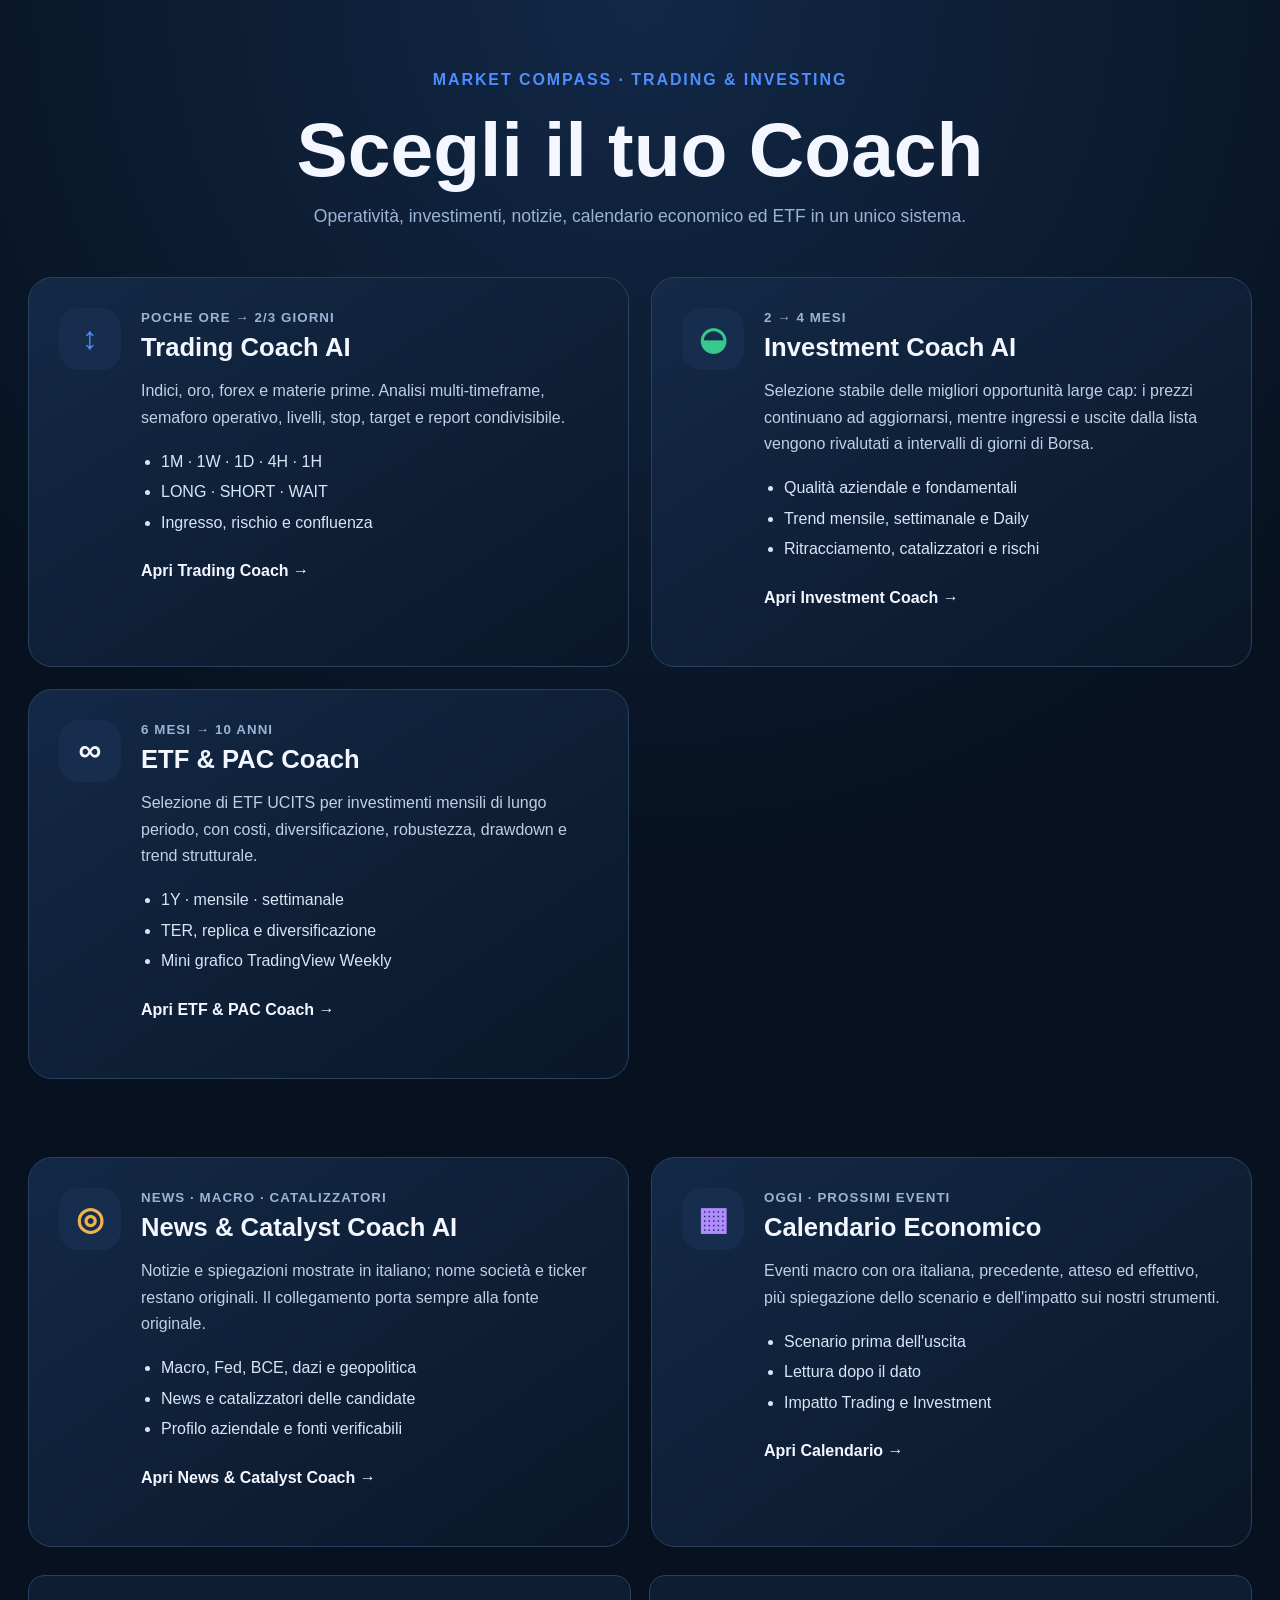
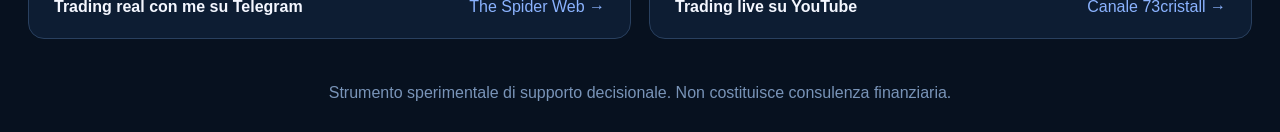
==== commit 277f13db: "Riorganizza home in sezioni investimento, news e calendario" ====
--- a/index.html
+++ b/index.html
@@ -1,8 +1,85 @@
 <!doctype html>
-<html lang="it"><head><meta charset="utf-8"><meta name="viewport" content="width=device-width,initial-scale=1"><meta name="description" content="Market Compass: Trading Coach AI e Investment Coach AI"><title>Market Compass</title><link rel="stylesheet" href="shared/landing.css?v=701"></head><body><main class="landing"><header class="brand"><p>MARKET COMPASS · TRADING & INVESTING</p><h1>Scegli il tuo Coach</h1><span>Operatività, investimenti, notizie, calendario economico ed ETF in un unico sistema.</span></header><section class="coach-grid">
-<a class="coach-card trading-card" href="trading/"><div class="coach-icon">↕</div><div><small>POCHE ORE → 2/3 GIORNI</small><h2>Trading Coach AI</h2><p>Indici, oro, forex e materie prime. Analisi multi-timeframe, semaforo operativo, livelli, stop, target e report condivisibile.</p><ul><li>1M · 1W · 1D · 4H · 1H</li><li>LONG · SHORT · WAIT</li><li>Ingresso, rischio e confluenza</li></ul><strong class="enter">Apri Trading Coach →</strong></div></a>
-<a class="coach-card investment-card" href="investing/"><div class="coach-icon">◒</div><div><small>2 → 4 MESI</small><h2>Investment Coach AI</h2><p>Selezione stabile delle migliori opportunità large cap: i prezzi continuano ad aggiornarsi, mentre ingressi e uscite dalla lista vengono rivalutati a intervalli di giorni di Borsa.</p><ul><li>Qualità aziendale e fondamentali</li><li>Trend mensile, settimanale e Daily</li><li>Ritracciamento, catalizzatori e rischi</li></ul><strong class="enter">Apri Investment Coach →</strong></div></a>
-<a class="coach-card intelligence-card" href="intelligence/"><div class="coach-icon">◎</div><div><small>NEWS · MACRO · CATALIZZATORI</small><h2>News & Catalyst Coach AI</h2><p>Notizie e spiegazioni mostrate in italiano; nome società e ticker restano originali. Il collegamento porta sempre alla fonte originale.</p><ul><li>Macro, Fed, BCE, dazi e geopolitica</li><li>News e catalizzatori delle candidate</li><li>Profilo aziendale e fonti verificabili</li></ul><strong class="enter">Apri News & Catalyst Coach →</strong></div></a>
-<a class="coach-card calendar-card" href="calendar/"><div class="coach-icon">▦</div><div><small>OGGI · PROSSIMI EVENTI</small><h2>Calendario Economico</h2><p>Eventi macro con ora italiana, precedente, atteso ed effettivo, più spiegazione dello scenario e dell'impatto sui nostri strumenti.</p><ul><li>Scenario prima dell'uscita</li><li>Lettura dopo il dato</li><li>Impatto Trading e Investment</li></ul><strong class="enter">Apri Calendario →</strong></div></a>
-<a class="coach-card investment-card" href="etf/"><div class="coach-icon">∞</div><div><small>6 MESI → 10 ANNI</small><h2>ETF & PAC Coach</h2><p>Selezione di ETF UCITS per investimenti mensili di lungo periodo, con costi, diversificazione, robustezza, drawdown e trend strutturale.</p><ul><li>1Y · mensile · settimanale</li><li>TER, replica e diversificazione</li><li>Mini grafico TradingView Weekly</li></ul><strong class="enter">Apri ETF & PAC Coach →</strong></div></a>
-</section><section class="social-links"><a href="https://t.me/The_Spider_Web" target="_blank" rel="noopener"><strong>Trading real con me su Telegram</strong><span>The Spider Web →</span></a><a href="http://www.youtube.com/@73cristall" target="_blank" rel="noopener"><strong>Trading live su YouTube</strong><span>Canale 73cristall →</span></a></section><footer>Strumento sperimentale di supporto decisionale. Non costituisce consulenza finanziaria.</footer></main></body></html>+<html lang="it">
+<head>
+  <meta charset="utf-8">
+  <meta name="viewport" content="width=device-width,initial-scale=1">
+  <meta name="description" content="Market Compass: Trading Coach AI e Investment Coach AI">
+  <title>Market Compass</title>
+  <link rel="stylesheet" href="shared/landing.css?v=702">
+</head>
+<body>
+<main class="landing">
+  <header class="brand">
+    <p>MARKET COMPASS · TRADING & INVESTING</p>
+    <h1>Scegli il tuo Coach</h1>
+    <span>Operatività, investimenti, notizie, calendario economico ed ETF in un unico sistema.</span>
+  </header>
+
+  <section class="coach-grid primary-grid">
+    <a class="coach-card trading-card" href="trading/">
+      <div class="coach-icon">↕</div>
+      <div>
+        <small>POCHE ORE → 2/3 GIORNI</small>
+        <h2>Trading Coach AI</h2>
+        <p>Indici, oro, forex e materie prime. Analisi multi-timeframe, semaforo operativo, livelli, stop, target e report condivisibile.</p>
+        <ul><li>1M · 1W · 1D · 4H · 1H</li><li>LONG · SHORT · WAIT</li><li>Ingresso, rischio e confluenza</li></ul>
+        <strong class="enter">Apri Trading Coach →</strong>
+      </div>
+    </a>
+
+    <a class="coach-card investment-card" href="investing/">
+      <div class="coach-icon">◒</div>
+      <div>
+        <small>2 → 4 MESI</small>
+        <h2>Investment Coach AI</h2>
+        <p>Selezione stabile delle migliori opportunità large cap: i prezzi continuano ad aggiornarsi, mentre ingressi e uscite dalla lista vengono rivalutati a intervalli di giorni di Borsa.</p>
+        <ul><li>Qualità aziendale e fondamentali</li><li>Trend mensile, settimanale e Daily</li><li>Ritracciamento, catalizzatori e rischi</li></ul>
+        <strong class="enter">Apri Investment Coach →</strong>
+      </div>
+    </a>
+
+    <a class="coach-card etf-card" href="etf/">
+      <div class="coach-icon">∞</div>
+      <div>
+        <small>6 MESI → 10 ANNI</small>
+        <h2>ETF & PAC Coach</h2>
+        <p>Selezione di ETF UCITS per investimenti mensili di lungo periodo, con costi, diversificazione, robustezza, drawdown e trend strutturale.</p>
+        <ul><li>1Y · mensile · settimanale</li><li>TER, replica e diversificazione</li><li>Mini grafico TradingView Weekly</li></ul>
+        <strong class="enter">Apri ETF & PAC Coach →</strong>
+      </div>
+    </a>
+  </section>
+
+  <section class="coach-grid secondary-grid">
+    <a class="coach-card intelligence-card" href="intelligence/">
+      <div class="coach-icon">◎</div>
+      <div>
+        <small>NEWS · MACRO · CATALIZZATORI</small>
+        <h2>News & Catalyst Coach AI</h2>
+        <p>Notizie e spiegazioni mostrate in italiano; nome società e ticker restano originali. Il collegamento porta sempre alla fonte originale.</p>
+        <ul><li>Macro, Fed, BCE, dazi e geopolitica</li><li>News e catalizzatori delle candidate</li><li>Profilo aziendale e fonti verificabili</li></ul>
+        <strong class="enter">Apri News & Catalyst Coach →</strong>
+      </div>
+    </a>
+
+    <a class="coach-card calendar-card" href="calendar/">
+      <div class="coach-icon">▦</div>
+      <div>
+        <small>OGGI · PROSSIMI EVENTI</small>
+        <h2>Calendario Economico</h2>
+        <p>Eventi macro con ora italiana, precedente, atteso ed effettivo, più spiegazione dello scenario e dell'impatto sui nostri strumenti.</p>
+        <ul><li>Scenario prima dell'uscita</li><li>Lettura dopo il dato</li><li>Impatto Trading e Investment</li></ul>
+        <strong class="enter">Apri Calendario →</strong>
+      </div>
+    </a>
+  </section>
+
+  <section class="social-links">
+    <a href="https://t.me/The_Spider_Web" target="_blank" rel="noopener"><strong>Trading real con me su Telegram</strong><span>The Spider Web →</span></a>
+    <a href="http://www.youtube.com/@73cristall" target="_blank" rel="noopener"><strong>Trading live su YouTube</strong><span>Canale 73cristall →</span></a>
+  </section>
+
+  <footer>Strumento sperimentale di supporto decisionale. Non costituisce consulenza finanziaria.</footer>
+</main>
+</body>
+</html>
